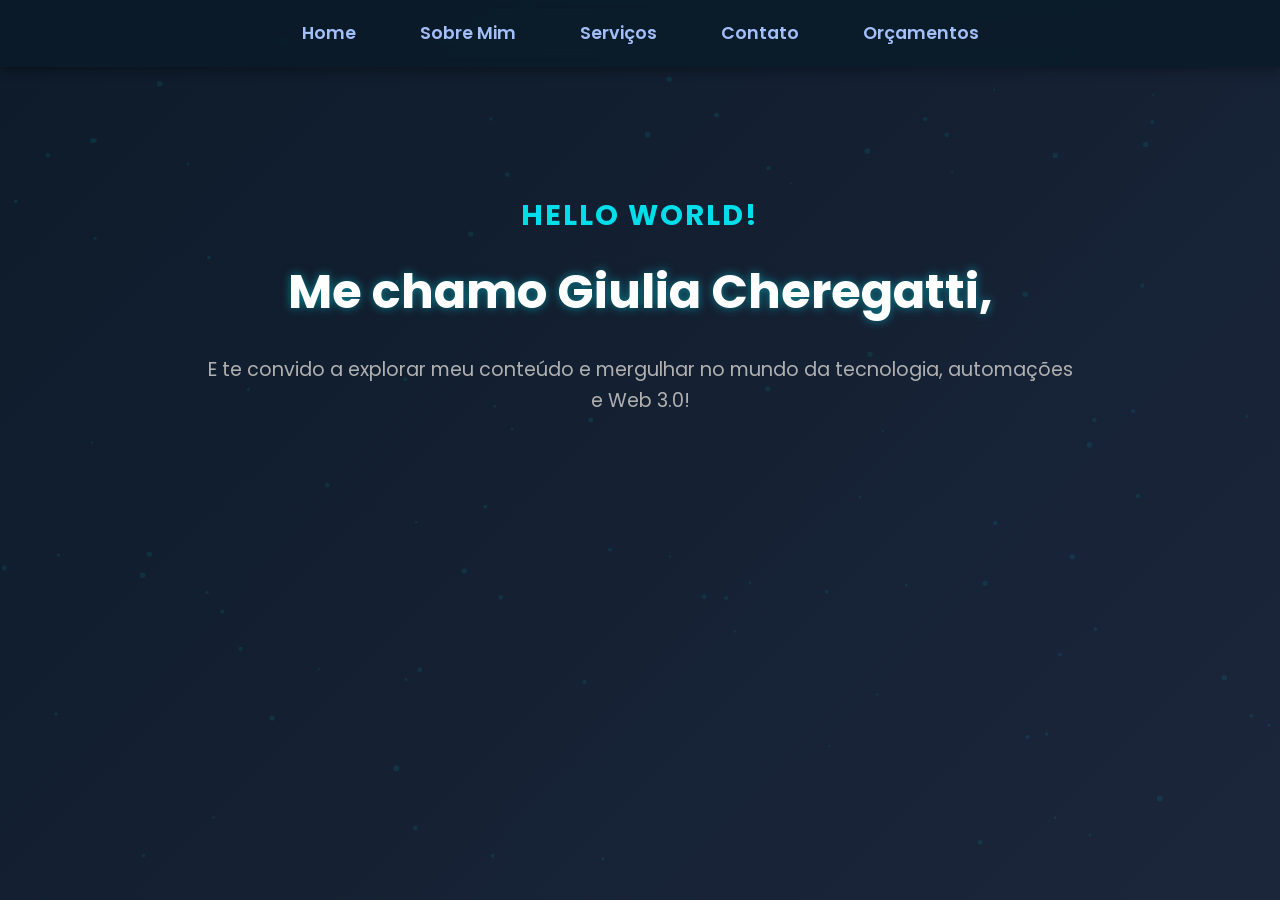
==== index.html @ 4a19b131 "Primeiro commit | Versão 1.0.0" ====
<!DOCTYPE html>
<html lang="pt-BR">
<head>
    <meta charset="UTF-8">
    <meta name="viewport" content="width=device-width, initial-scale=1.0">
    <title>Giulia Dev</title>
    <link rel="stylesheet" href="style.css">
    <link href="https://fonts.googleapis.com/css2?family=Poppins:wght@400;600;700&display=swap" rel="stylesheet">
</head>
<body>
    <header>
        <nav>
            <ul>
                <li><a href="index.html">Home</a></li>
                <li><a href="sobremim.html">Sobre Mim</a></li>
                <li><a href="servicos.html">Serviços</a></li>
                <li><a href="contatos.html">Contato</a></li>
                <li><a href="orcamentos.html">Orçamentos</a></li>
            </ul>
        </nav>
    </header>

    <main>
        <section class="txtInicio">
            <h3>Hello World!</h3>
            <h1>Me chamo Giulia Cheregatti,</h1>
            <p>E te convido a explorar meu conteúdo e mergulhar no mundo da tecnologia, automações e Web 3.0!</p>
        </section>
    </main>

    <script src="script.js"></script>
</body>
</html>
---- style.css ----
/* Reset básico */
* {
    margin: 0;
    padding: 0;
    box-sizing: border-box;
}

/* Estilização geral do corpo */
body {
    font-family: 'Poppins', sans-serif;
    background: linear-gradient(135deg, #0d1b2a 0%, #1b263b 100%);
    color: #e0e0e0;
    line-height: 1.6;
    overflow-x: hidden;
    position: relative;
}

/* Fundo de partículas (canvas para o efeito) */
#particles {
    position: fixed;
    top: 0;
    left: 0;
    width: 100%;
    height: 100%;
    z-index: -1;
    opacity: 0.2;
}

/* Header e navegação */
header {
    background: rgba(10, 27, 42, 0.9);
    backdrop-filter: blur(10px);
    position: fixed;
    width: 100%;
    top: 0;
    z-index: 1000;
    box-shadow: 0 4px 10px rgba(0, 0, 0, 0.3);
}

nav ul {
    display: flex;
    justify-content: center;
    list-style: none;
    padding: 1.2rem 0;
}

nav ul li {
    margin: 0 2rem;
}

nav ul li a {
    color: #a3bffa;
    text-decoration: none;
    font-weight: 600;
    font-size: 1.1rem;
    position: relative;
    transition: color 0.3s ease;
}

nav ul li a::after {
    content: '';
    position: absolute;
    width: 0;
    height: 2px;
    background: #00ddeb;
    bottom: -5px;
    left: 0;
    transition: width 0.3s ease;
}

nav ul li a:hover {
    color: #00ddeb;
}

nav ul li a:hover::after {
    width: 100%;
}

/* Seção principal */
main {
    margin-top: 80px;
    padding: 3rem 1rem;
    min-height: calc(100vh - 80px);
}

.txtInicio {
    max-width: 900px;
    margin: 0 auto;
    text-align: center;
    padding: 4rem 1rem;
    opacity: 0;
    transform: translateY(50px);
    transition: opacity 0.8s ease, transform 0.8s ease;
}

.txtInicio.visible {
    opacity: 1;
    transform: translateY(0);
}

.txtInicio h1 {
    font-size: 3rem;
    color: #fff;
    margin-bottom: 1.5rem;
    text-shadow: 0 0 10px rgba(0, 221, 235, 0.5);
}

.txtInicio h3 {
    color: #00ddeb;
    font-size: 1.8rem;
    margin-bottom: 1rem;
    text-transform: uppercase;
    letter-spacing: 2px;
}

.txtInicio p {
    font-size: 1.2rem;
    color: #b0b0b0;
    margin-bottom: 1rem;
}

/* Seção de habilidades (sobremim.html) */
.habilidades {
    max-width: 900px;
    margin: 2rem auto;
    padding: 2rem;
    opacity: 0;
    transform: translateY(50px);
    transition: opacity 0.8s ease, transform 0.8s ease;
}

.habilidades.visible {
    opacity: 1;
    transform: translateY(0);
}

.habilidades h1 {
    font-size: 2.5rem;
    color: #fff;
    text-align: center;
    margin-bottom: 1.5rem;
    text-shadow: 0 0 10px rgba(0, 221, 235, 0.5);
}

.habilidades ul {
    list-style: none;
    padding: 0;
}

.habilidades ul li {
    background: rgba(255, 255, 255, 0.1);
    padding: 1rem;
    margin: 0.5rem 0;
    border-radius: 8px;
    font-size: 1.1rem;
    transition: transform 0.3s ease, box-shadow 0.3s ease;
}

.habilidades ul li:hover {
    transform: translateX(10px);
    box-shadow: 0 0 15px rgba(0, 221, 235, 0.3);
}

/* Seção de serviços (servicos.html) */
.services-grid {
    max-width: 1200px;
    margin: 2rem auto;
    display: grid;
    grid-template-columns: repeat(auto-fit, minmax(250px, 1fr));
    gap: 2rem;
    padding: 2rem;
}

.service-card {
    background: rgba(255, 255, 255, 0.1);
    padding: 2rem;
    border-radius: 12px;
    text-align: center;
    transition: transform 0.3s ease, box-shadow 0.3s ease;
    opacity: 0;
    transform: translateY(50px);
    transition: opacity 0.8s ease, transform 0.8s ease;
}

.service-card.visible {
    opacity: 1;
    transform: translateY(0);
}

.service-card h3 {
    color: #00ddeb;
    font-size: 1.5rem;
    margin-bottom: 1rem;
}

.service-card p {
    color: #b0b0b0;
    font-size: 1rem;
}

.service-card:hover {
    transform: translateY(-10px);
    box-shadow: 0 0 20px rgba(0, 221, 235, 0.4);
}

/* Seções de contatos e redes sociais (contatos.html) */
.contatos, .redes-sociais {
    max-width: 900px;
    margin: 2rem auto;
    padding: 2rem;
    opacity: 0;
    transform: translateY(50px);
    transition: opacity 0.8s ease, transform 0.8s ease;
}

.contatos.visible, .redes-sociais.visible {
    opacity: 1;
    transform: translateY(0);
}

.contatos h2, .redes-sociais h2 {
    font-size: 2rem;
    color: #fff;
    text-align: center;
    margin-bottom: 1.5rem;
    text-shadow: 0 0 10px rgba(0, 221, 235, 0.5);
}

.contatos p, .redes-sociais p {
    font-size: 1.1rem;
    color: #b0b0b0;
    text-align: center;
}

.contatos a, .redes-sociais a {
    color: #00ddeb;
    text-decoration: none;
    font-weight: 600;
    transition: color 0.3s ease;
}

.contatos a:hover, .redes-sociais a:hover {
    color: #fff;
    text-shadow: 0 0 5px #00ddeb;
}

.redes-sociais ul {
    list-style: none;
    padding: 0;
    display: flex;
    justify-content: center;
    gap: 1.5rem;
}

.redes-sociais ul li {
    font-size: 1.1rem;
}

/* Formulário de orçamento (orcamentos.html) */
.formulario-orcamento {
    max-width: 900px;
    margin: 2rem auto;
    padding: 2rem;
    opacity: 0;
    transform: translateY(50px);
    transition: opacity 0.8s ease, transform 0.8s ease;
}

.formulario-orcamento.visible {
    opacity: 1;
    transform: translateY(0);
}

.formulario-orcamento h2 {
    font-size: 2rem;
    color: #fff;
    text-align: center;
    margin-bottom: 1.5rem;
    text-shadow: 0 0 10px rgba(0, 221, 235, 0.5);
}

.formulario-orcamento form {
    display: flex;
    flex-direction: column;
    gap: 1rem;
    background: rgba(255, 255, 255, 0.1);
    padding: 2rem;
    border-radius: 12px;
}

.formulario-orcamento label {
    font-size: 1.1rem;
    color: #a3bffa;
}

.formulario-orcamento input,
.formulario-orcamento select,
.formulario-orcamento textarea {
    padding: 0.8rem;
    border: none;
    border-radius: 8px;
    background: rgba(255, 255, 255, 0.15);
    color: #fff;
    font-size: 1rem;
    transition: background 0.3s ease;
}

.formulario-orcamento input:focus,
.formulario-orcamento select:focus,
.formulario-orcamento textarea:focus {
    background: rgba(255, 255, 255, 0.25);
    outline: none;
}

.formulario-orcamento textarea {
    resize: vertical;
}

.formulario-orcamento button {
    padding: 0.8rem;
    background: #00ddeb;
    color: #0d1b2a;
    font-weight: 600;
    border: none;
    border-radius: 8px;
    cursor: pointer;
    transition: background 0.3s ease, transform 0.3s ease;
}

.formulario-orcamento button:hover {
    background: #fff;
    transform: translateY(-3px);
}

/* Seção de contato WhatsApp (orcamentos.html) */
.contato-whatsapp {
    max-width: 900px;
    margin: 2rem auto;
    padding: 2rem;
    text-align: center;
    opacity: 0;
    transform: translateY(50px);
    transition: opacity 0.8s ease, transform 0.8s ease;
}

.contato-whatsapp.visible {
    opacity: 1;
    transform: translateY(0);
}

.contato-whatsapp h2 {
    font-size: 2rem;
    color: #fff;
    margin-bottom: 1.5rem;
    text-shadow: 0 0 10px rgba(0, 221, 235, 0.5);
}

.contato-whatsapp p {
    font-size: 1.1rem;
    color: #b0b0b0;
    margin-bottom: 1.5rem;
}

.contato-whatsapp .whatsapp-button {
    display: inline-block;
    padding: 0.8rem 1.5rem;
    background: #00ddeb;
    color: #0d1b2a;
    font-weight: 600;
    text-decoration: none;
    border-radius: 8px;
    transition: background 0.3s ease, transform 0.3s ease, box-shadow 0.3s ease;
}

.contato-whatsapp .whatsapp-button:hover {
    background: #fff;
    transform: translateY(-3px);
    box-shadow: 0 0 15px rgba(0, 221, 235, 0.5);
}

/* Menu hambúrguer */
.hamburger {
    display: none;
    font-size: 1.8rem;
    background: none;
    border: none;
    color: #a3bffa;
    cursor: pointer;
    position: absolute;
    top: 1.2rem;
    right: 1.5rem;
    transition: color 0.3s ease;
}

.hamburger:hover {
    color: #00ddeb;
}

@media (max-width: 768px) {
    nav ul {
        display: none;
        flex-direction: column;
        background: rgba(10, 27, 42, 0.95);
        position: absolute;
        top: 70px;
        left: 0;
        width: 100%;
        padding: 1.5rem 0;
        box-shadow: 0 4px 10px rgba(0, 0, 0, 0.3);
    }

    nav ul.active {
        display: flex;
    }

    nav ul li {
        margin: 0.8rem 0;
        text-align: center;
    }

    .txtInicio h1 {
        font-size: 2.2rem;
    }

    .txtInicio p {
        font-size: 1rem;
    }

    .habilidades h1, .services-grid h3, .contatos h2, .redes-sociais h2, .formulario-orcamento h2, .contato-whatsapp h2 {
        font-size: 1.8rem;
    }

    .services-grid {
        grid-template-columns: 1fr;
    }

    .hamburger {
        display: block;
    }
}
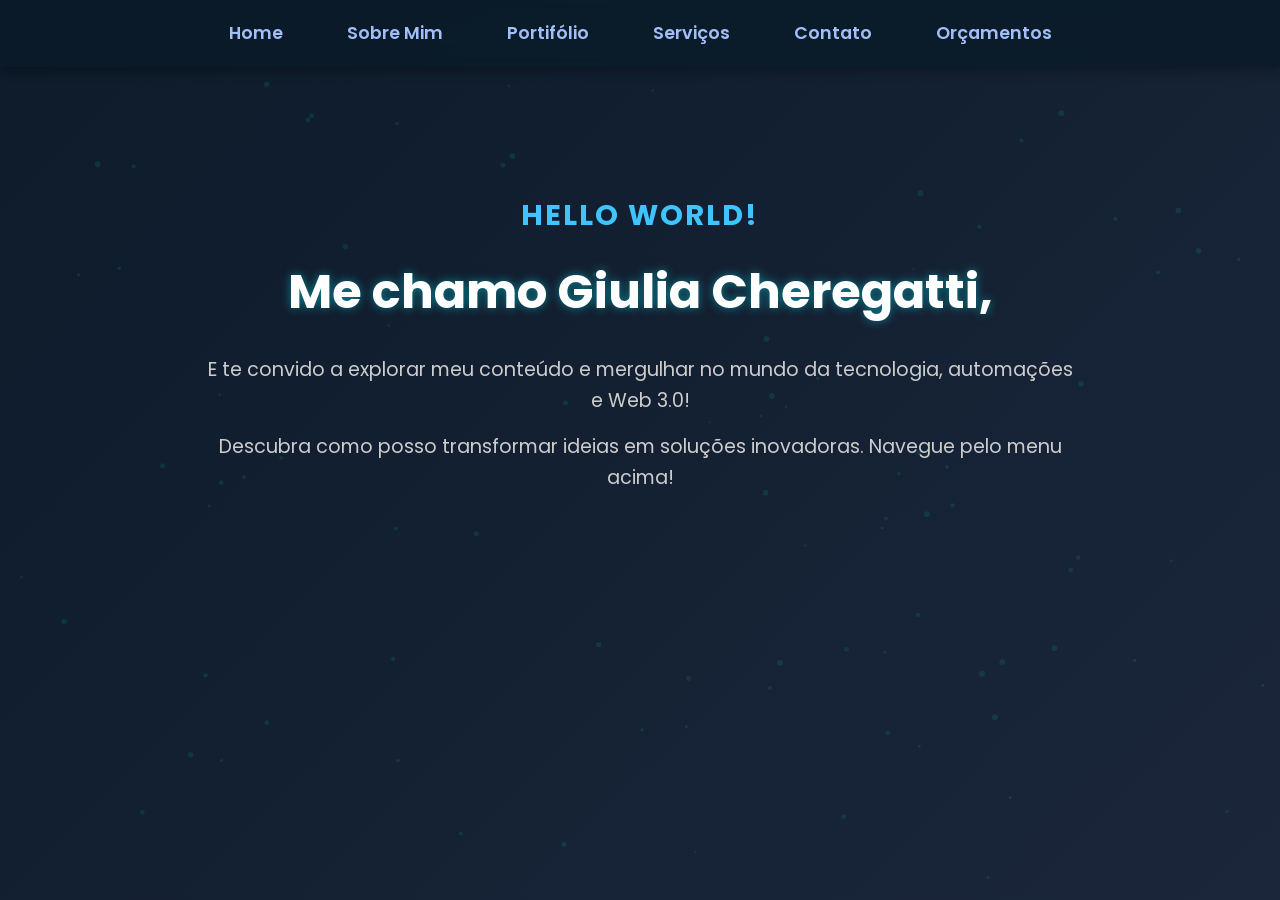
==== commit dcc273e0: "Adicionadas páginas de portfólio e serviços com filtro dinâmico, animações ao rolar, efeito de partí" ====
--- a/index.html
+++ b/index.html
@@ -3,28 +3,37 @@
 <head>
     <meta charset="UTF-8">
     <meta name="viewport" content="width=device-width, initial-scale=1.0">
+    <meta name="description" content="Giulia Dev - Desenvolvedora Full Stack especializada em automações, Web 3.0, e soluções digitais modernas.">
+    <meta name="keywords" content="desenvolvimento web, automações, Web 3.0, DApps, full stack, React, Node.js">
+    <meta name="author" content="Giulia Cheregatti">
     <title>Giulia Dev</title>
     <link rel="stylesheet" href="style.css">
     <link href="https://fonts.googleapis.com/css2?family=Poppins:wght@400;600;700&display=swap" rel="stylesheet">
+    <link rel="stylesheet" href="https://cdnjs.cloudflare.com/ajax/libs/font-awesome/6.4.2/css/all.min.css">
+    <link rel="icon" href="favicon.ico" type="image/x-icon">
 </head>
 <body>
     <header>
-        <nav>
+        <nav aria-label="Menu principal">
             <ul>
                 <li><a href="index.html">Home</a></li>
                 <li><a href="sobremim.html">Sobre Mim</a></li>
+                <li><a href="portifolio.html">Portifólio</a></li>
                 <li><a href="servicos.html">Serviços</a></li>
                 <li><a href="contatos.html">Contato</a></li>
                 <li><a href="orcamentos.html">Orçamentos</a></li>
             </ul>
+            <button class="hamburger" aria-label="Abrir menu de navegação">☰</button>
         </nav>
     </header>
 
     <main>
-        <section class="txtInicio">
+        <section class="txtInicio" itemscope itemtype="https://schema.org/Person">
+            <meta itemprop="name" content="Giulia Cheregatti">
             <h3>Hello World!</h3>
             <h1>Me chamo Giulia Cheregatti,</h1>
             <p>E te convido a explorar meu conteúdo e mergulhar no mundo da tecnologia, automações e Web 3.0!</p>
+            <p>Descubra como posso transformar ideias em soluções inovadoras. Navegue pelo menu acima!</p>
         </section>
     </main>
 
--- a/style.css
+++ b/style.css
@@ -15,7 +15,7 @@
     position: relative;
 }
 
-/* Fundo de partículas (canvas para o efeito) */
+/* Fundo de partículas */
 #particles {
     position: fixed;
     top: 0;
@@ -57,22 +57,22 @@
     transition: color 0.3s ease;
 }
 
+nav ul li a:hover, nav ul li a:focus {
+    color: #40c4ff;
+}
+
 nav ul li a::after {
     content: '';
     position: absolute;
     width: 0;
     height: 2px;
-    background: #00ddeb;
+    background: #40c4ff;
     bottom: -5px;
     left: 0;
     transition: width 0.3s ease;
 }
 
-nav ul li a:hover {
-    color: #00ddeb;
-}
-
-nav ul li a:hover::after {
+nav ul li a:hover::after, nav ul li a:focus::after {
     width: 100%;
 }
 
@@ -98,28 +98,148 @@
     transform: translateY(0);
 }
 
-.txtInicio h1 {
-    font-size: 3rem;
-    color: #fff;
-    margin-bottom: 1.5rem;
-    text-shadow: 0 0 10px rgba(0, 221, 235, 0.5);
-}
-
 .txtInicio h3 {
-    color: #00ddeb;
+    color: #40c4ff;
     font-size: 1.8rem;
     margin-bottom: 1rem;
     text-transform: uppercase;
     letter-spacing: 2px;
 }
 
+.txtInicio h1 {
+    font-size: 3rem;
+    color: #fff;
+    margin-bottom: 1.5rem;
+    text-shadow: 0 0 10px rgba(0, 221, 235, 0.5);
+}
+
 .txtInicio p {
     font-size: 1.2rem;
-    color: #b0b0b0;
+    color: #cccccc;
     margin-bottom: 1rem;
 }
 
-/* Seção de habilidades (sobremim.html) */
+/* Filtro de projetos/serviços */
+.filtro-projetos {
+    max-width: 900px;
+    margin: 2rem auto;
+    text-align: center;
+    opacity: 0;
+    transform: translateY(50px);
+    transition: opacity 0.8s ease, transform 0.8s ease;
+}
+
+.filtro-projetos.visible {
+    opacity: 1;
+    transform: translateY(0);
+}
+
+.filtro-projetos h2 {
+    font-size: 1.8rem;
+    color: #40c4ff;
+    margin-bottom: 1rem;
+    text-transform: uppercase;
+    letter-spacing: 2px;
+}
+
+.filtro-projetos select {
+    background: rgba(10, 27, 42, 0.9);
+    color: #a3bffa;
+    border: 1px solid #40c4ff;
+    padding: 0.5rem 1rem;
+    font-size: 1rem;
+    border-radius: 5px;
+    cursor: pointer;
+    transition: background 0.3s ease, color 0.3s ease;
+}
+
+.filtro-projetos select:hover,
+.filtro-projetos select:focus {
+    background: #40c4ff;
+    color: #0d1b2a;
+    outline: none;
+}
+
+/* Seção de projetos e serviços */
+.projetos, .services-grid {
+    max-width: 1200px;
+    margin: 2rem auto;
+    padding: 0 1rem;
+    display: grid;
+    grid-template-columns: repeat(auto-fit, minmax(300px, 1fr));
+    gap: 1rem;
+}
+
+.projetos h2, .services-grid h2 {
+    font-size: 2rem;
+    color: #fff;
+    text-align: center;
+    margin-bottom: 2rem;
+    text-shadow: 0 0 10px rgba(0, 221, 235, 0.5);
+}
+
+.projetos .projeto-card, .services-grid .service-card {
+    background: rgba(10, 27, 42, 0.95);
+    border-radius: 10px;
+    overflow: hidden;
+    margin: 1rem;
+    opacity: 0;
+    transform: translateY(50px);
+    transition: opacity 0.5s ease, transform 0.5s ease, box-shadow 0.3s ease;
+}
+
+.projetos .projeto-card.visible, .services-grid .service-card.visible {
+    opacity: 1;
+    transform: translateY(0);
+}
+
+.projetos .projeto-card:hover, .services-grid .service-card:hover {
+    box-shadow: 0 0 20px rgba(0, 221, 235, 0.5);
+    transform: translateY(-5px);
+}
+
+.projetos .projeto-card img {
+    width: 100%;
+    height: 200px;
+    object-fit: cover;
+}
+
+.projetos .projeto-card h3, .services-grid .service-card h3 {
+    font-size: 1.5rem;
+    color: #40c4ff;
+    margin: 1rem;
+}
+
+.projetos .projeto-card p, .services-grid .service-card p {
+    font-size: 1rem;
+    color: #cccccc;
+    margin: 0 1rem 1rem;
+}
+
+.projetos .projeto-card a {
+    display: inline-block;
+    margin: 0 1rem 1.5rem;
+    padding: 0.5rem 1rem;
+    background: #40c4ff;
+    color: #0d1b2a;
+    text-decoration: none;
+    border-radius: 5px;
+    font-weight: 600;
+    transition: background 0.3s ease, transform 0.3s ease;
+}
+
+.projetos .projeto-card a:hover {
+    background: #a3bffa;
+    transform: scale(1.05);
+}
+
+.services-grid .service-card i {
+    font-size: 2rem;
+    color: #40c4ff;
+    margin: 1rem;
+}
+
+/* Seção de habilidades */
 .habilidades {
     max-width: 900px;
     margin: 2rem auto;
@@ -139,7 +259,7 @@
     color: #fff;
     text-align: center;
     margin-bottom: 1.5rem;
-    text-shadow: 0 0 10px rgba(0, 221, 235, 0.5);
+    text-shadow: 0 0 10px rgba(0, 221, 235, 0.25);
 }
 
 .habilidades ul {
@@ -156,54 +276,17 @@
     transition: transform 0.3s ease, box-shadow 0.3s ease;
 }
 
-.habilidades ul li:hover {
+.habilidades ul li i {
+    margin-right: 0.5rem;
+    color: #40c4ff;
+}
+
+.habilidades ul li:hover, .habilidades ul li:focus {
     transform: translateX(10px);
     box-shadow: 0 0 15px rgba(0, 221, 235, 0.3);
 }
 
-/* Seção de serviços (servicos.html) */
-.services-grid {
-    max-width: 1200px;
-    margin: 2rem auto;
-    display: grid;
-    grid-template-columns: repeat(auto-fit, minmax(250px, 1fr));
-    gap: 2rem;
-    padding: 2rem;
-}
-
-.service-card {
-    background: rgba(255, 255, 255, 0.1);
-    padding: 2rem;
-    border-radius: 12px;
-    text-align: center;
-    transition: transform 0.3s ease, box-shadow 0.3s ease;
-    opacity: 0;
-    transform: translateY(50px);
-    transition: opacity 0.8s ease, transform 0.8s ease;
-}
-
-.service-card.visible {
-    opacity: 1;
-    transform: translateY(0);
-}
-
-.service-card h3 {
-    color: #00ddeb;
-    font-size: 1.5rem;
-    margin-bottom: 1rem;
-}
-
-.service-card p {
-    color: #b0b0b0;
-    font-size: 1rem;
-}
-
-.service-card:hover {
-    transform: translateY(-10px);
-    box-shadow: 0 0 20px rgba(0, 221, 235, 0.4);
-}
-
-/* Seções de contatos e redes sociais (contatos.html) */
+/* Seções de contatos e redes sociais */
 .contatos, .redes-sociais {
     max-width: 900px;
     margin: 2rem auto;
@@ -223,25 +306,25 @@
     color: #fff;
     text-align: center;
     margin-bottom: 1.5rem;
-    text-shadow: 0 0 10px rgba(0, 221, 235, 0.5);
+    text-shadow: 0 0 10px rgba(0, 255, 235, 0.5);
 }
 
 .contatos p, .redes-sociais p {
     font-size: 1.1rem;
-    color: #b0b0b0;
+    color: #cccccc;
     text-align: center;
 }
 
 .contatos a, .redes-sociais a {
-    color: #00ddeb;
+    color: #40c4ff;
     text-decoration: none;
     font-weight: 600;
     transition: color 0.3s ease;
 }
 
-.contatos a:hover, .redes-sociais a:hover {
-    color: #fff;
-    text-shadow: 0 0 5px #00ddeb;
+.contatos a:hover, .contatos a:focus, .redes-sociais a:hover, .redes-sociais a:focus {
+    color: #fff;
+    text-shadow: 0 0 5px #40c4ff;
 }
 
 .redes-sociais ul {
@@ -256,7 +339,11 @@
     font-size: 1.1rem;
 }
 
-/* Formulário de orçamento (orcamentos.html) */
+.redes-sociais ul li i {
+    margin-right: 0.5rem;
+}
+
+/* Formulário de orçamento */
 .formulario-orcamento {
     max-width: 900px;
     margin: 2rem auto;
@@ -276,7 +363,7 @@
     color: #fff;
     text-align: center;
     margin-bottom: 1.5rem;
-    text-shadow: 0 0 10px rgba(0, 221, 235, 0.5);
+    text-shadow: 0 0 10px rgba(0, 255, 235, 0.5);
 }
 
 .formulario-orcamento form {
@@ -298,7 +385,7 @@
 .formulario-orcamento textarea {
     padding: 0.8rem;
     border: none;
-    border-radius: 8px;
+    border-radius: 2px;
     background: rgba(255, 255, 255, 0.15);
     color: #fff;
     font-size: 1rem;
@@ -309,7 +396,7 @@
 .formulario-orcamento select:focus,
 .formulario-orcamento textarea:focus {
     background: rgba(255, 255, 255, 0.25);
-    outline: none;
+    outline: 2px solid #40c4ff;
 }
 
 .formulario-orcamento textarea {
@@ -318,21 +405,46 @@
 
 .formulario-orcamento button {
     padding: 0.8rem;
-    background: #00ddeb;
+    background: #40c4ff;
     color: #0d1b2a;
     font-weight: 600;
     border: none;
     border-radius: 8px;
     cursor: pointer;
-    transition: background 0.3s ease, transform 0.3s ease;
-}
-
-.formulario-orcamento button:hover {
+    transition: all 0.3s ease;
+}
+
+.formulario-orcamento button:hover, .formulario-orcamento button:focus {
     background: #fff;
     transform: translateY(-3px);
 }
 
-/* Seção de contato WhatsApp (orcamentos.html) */
+.form-feedback {
+    margin-top: 1rem;
+    text-align: center;
+    font-size: 1rem;
+    color: #40c4ff;
+    display: none;
+}
+
+.form-feedback.success {
+    color: #00ff00;
+    display: block;
+}
+
+.form-feedback.error {
+    color: #ff3333;
+    display: block;
+}
+
+.error-message {
+    color: #ff3333;
+    font-size: 0.9rem;
+    display: none;
+    margin-top: 0.2rem;
+}
+
+/* Seção de contato WhatsApp */
 .contato-whatsapp {
     max-width: 900px;
     margin: 2rem auto;
@@ -352,30 +464,34 @@
     font-size: 2rem;
     color: #fff;
     margin-bottom: 1.5rem;
-    text-shadow: 0 0 10px rgba(0, 221, 235, 0.5);
+    text-shadow: 0 0 10px rgba(0, 255, 235, 0.5);
 }
 
 .contato-whatsapp p {
     font-size: 1.1rem;
-    color: #b0b0b0;
+    color: #cccccc;
     margin-bottom: 1.5rem;
 }
 
 .contato-whatsapp .whatsapp-button {
     display: inline-block;
     padding: 0.8rem 1.5rem;
-    background: #00ddeb;
+    background: #40c4ff;
     color: #0d1b2a;
     font-weight: 600;
     text-decoration: none;
     border-radius: 8px;
-    transition: background 0.3s ease, transform 0.3s ease, box-shadow 0.3s ease;
-}
-
-.contato-whatsapp .whatsapp-button:hover {
+    transition: all 0.3s ease;
+}
+
+.contato-whatsapp .whatsapp-button i {
+    margin-right: 0.5rem;
+}
+
+.contato-whatsapp .whatsapp-button:hover, .contato-whatsapp .whatsapp-button:focus {
     background: #fff;
     transform: translateY(-3px);
-    box-shadow: 0 0 15px rgba(0, 221, 235, 0.5);
+    box-shadow: 0 0 15px rgba(0, 255, 235, 0.4);
 }
 
 /* Menu hambúrguer */
@@ -392,20 +508,20 @@
     transition: color 0.3s ease;
 }
 
-.hamburger:hover {
-    color: #00ddeb;
+.hamburger:hover, .hamburger:focus {
+    color: #40c4ff;
 }
 
 @media (max-width: 768px) {
     nav ul {
         display: none;
         flex-direction: column;
-        background: rgba(10, 27, 42, 0.95);
+        background: rgba(255, 255, 255, 0.1);
         position: absolute;
         top: 70px;
         left: 0;
         width: 100%;
-        padding: 1.5rem 0;
+        padding: 0.5rem 0;
         box-shadow: 0 4px 10px rgba(0, 0, 0, 0.3);
     }
 
@@ -426,11 +542,16 @@
         font-size: 1rem;
     }
 
-    .habilidades h1, .services-grid h3, .contatos h2, .redes-sociais h2, .formulario-orcamento h2, .contato-whatsapp h2 {
+    .filtro-projetos select {
+        width: 100%;
+        max-width: 300px;
+    }
+
+    .habilidades h1, .services-grid h3, .contatos h2, .redes-sociais h2, .formulario-orcamento h2, .contato-whatsapp h2, .projetos h2 {
         font-size: 1.8rem;
     }
 
-    .services-grid {
+    .projetos, .services-grid {
         grid-template-columns: 1fr;
     }
 
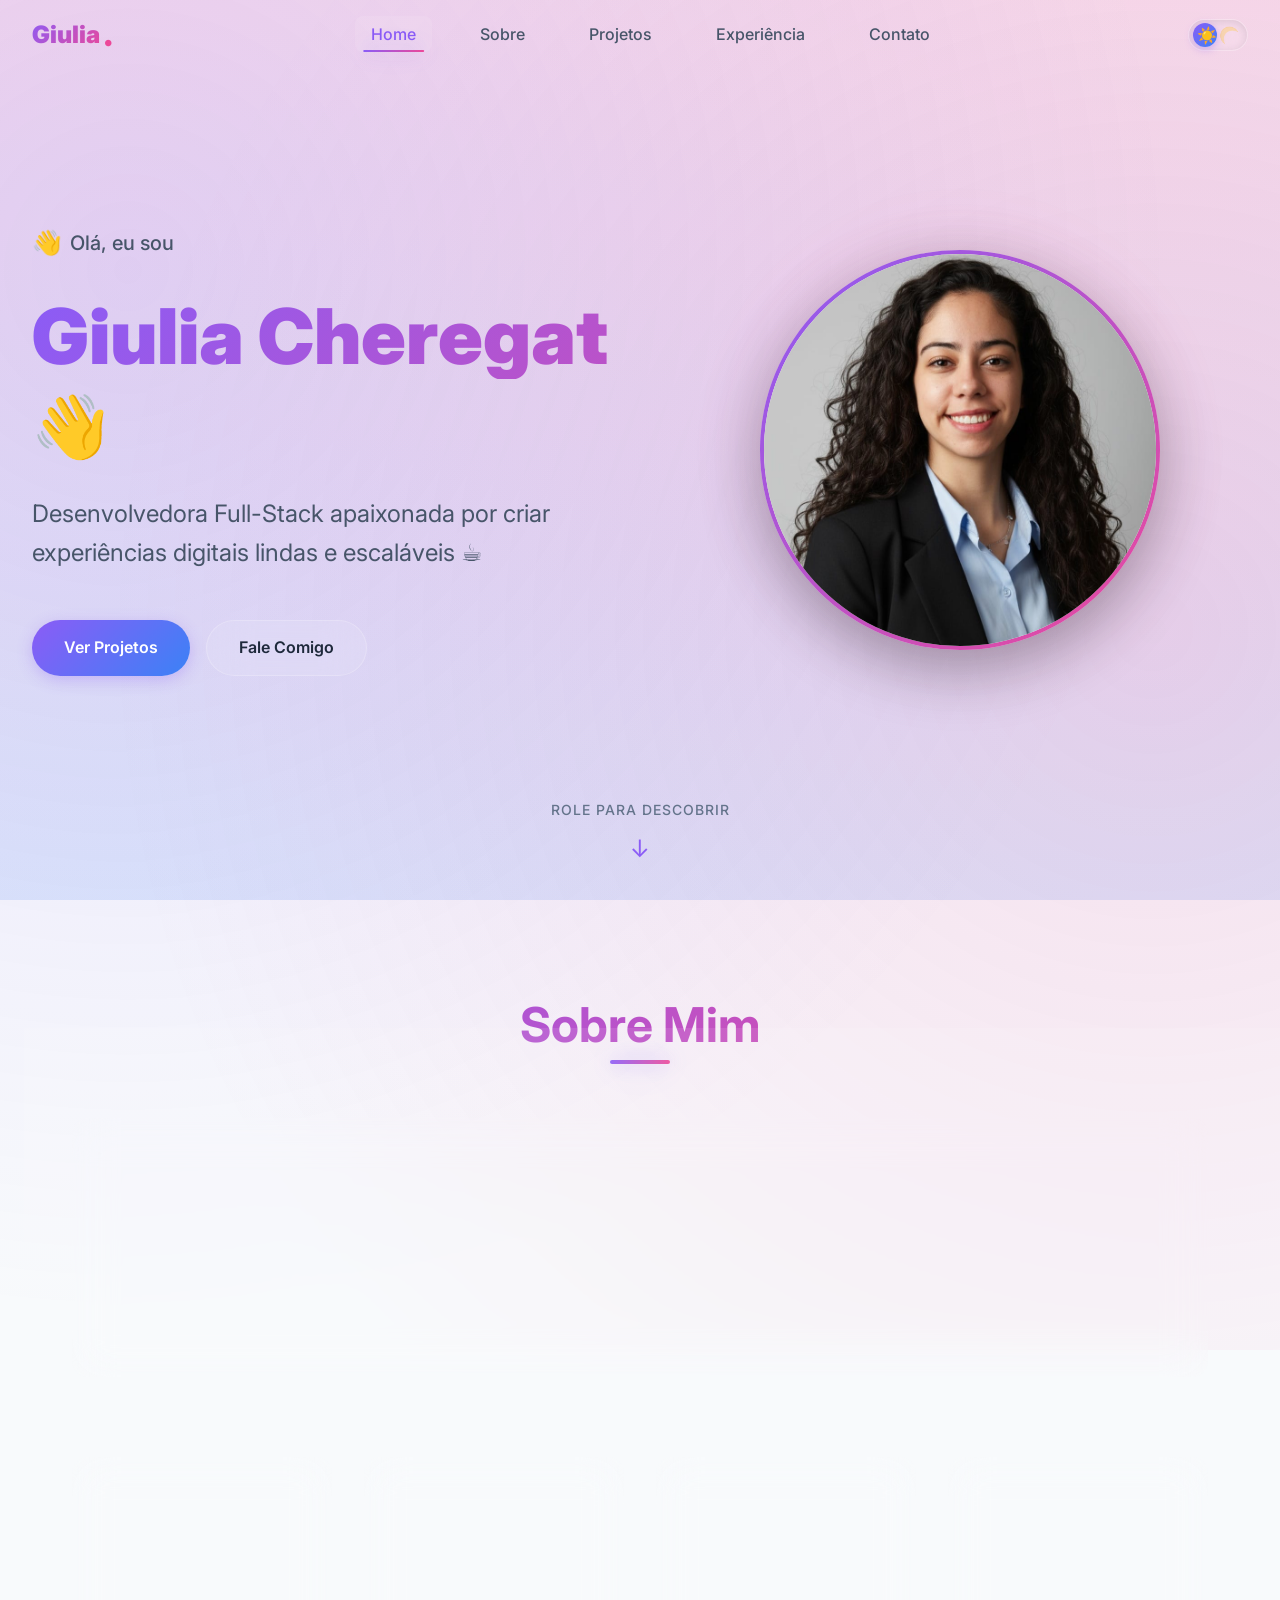
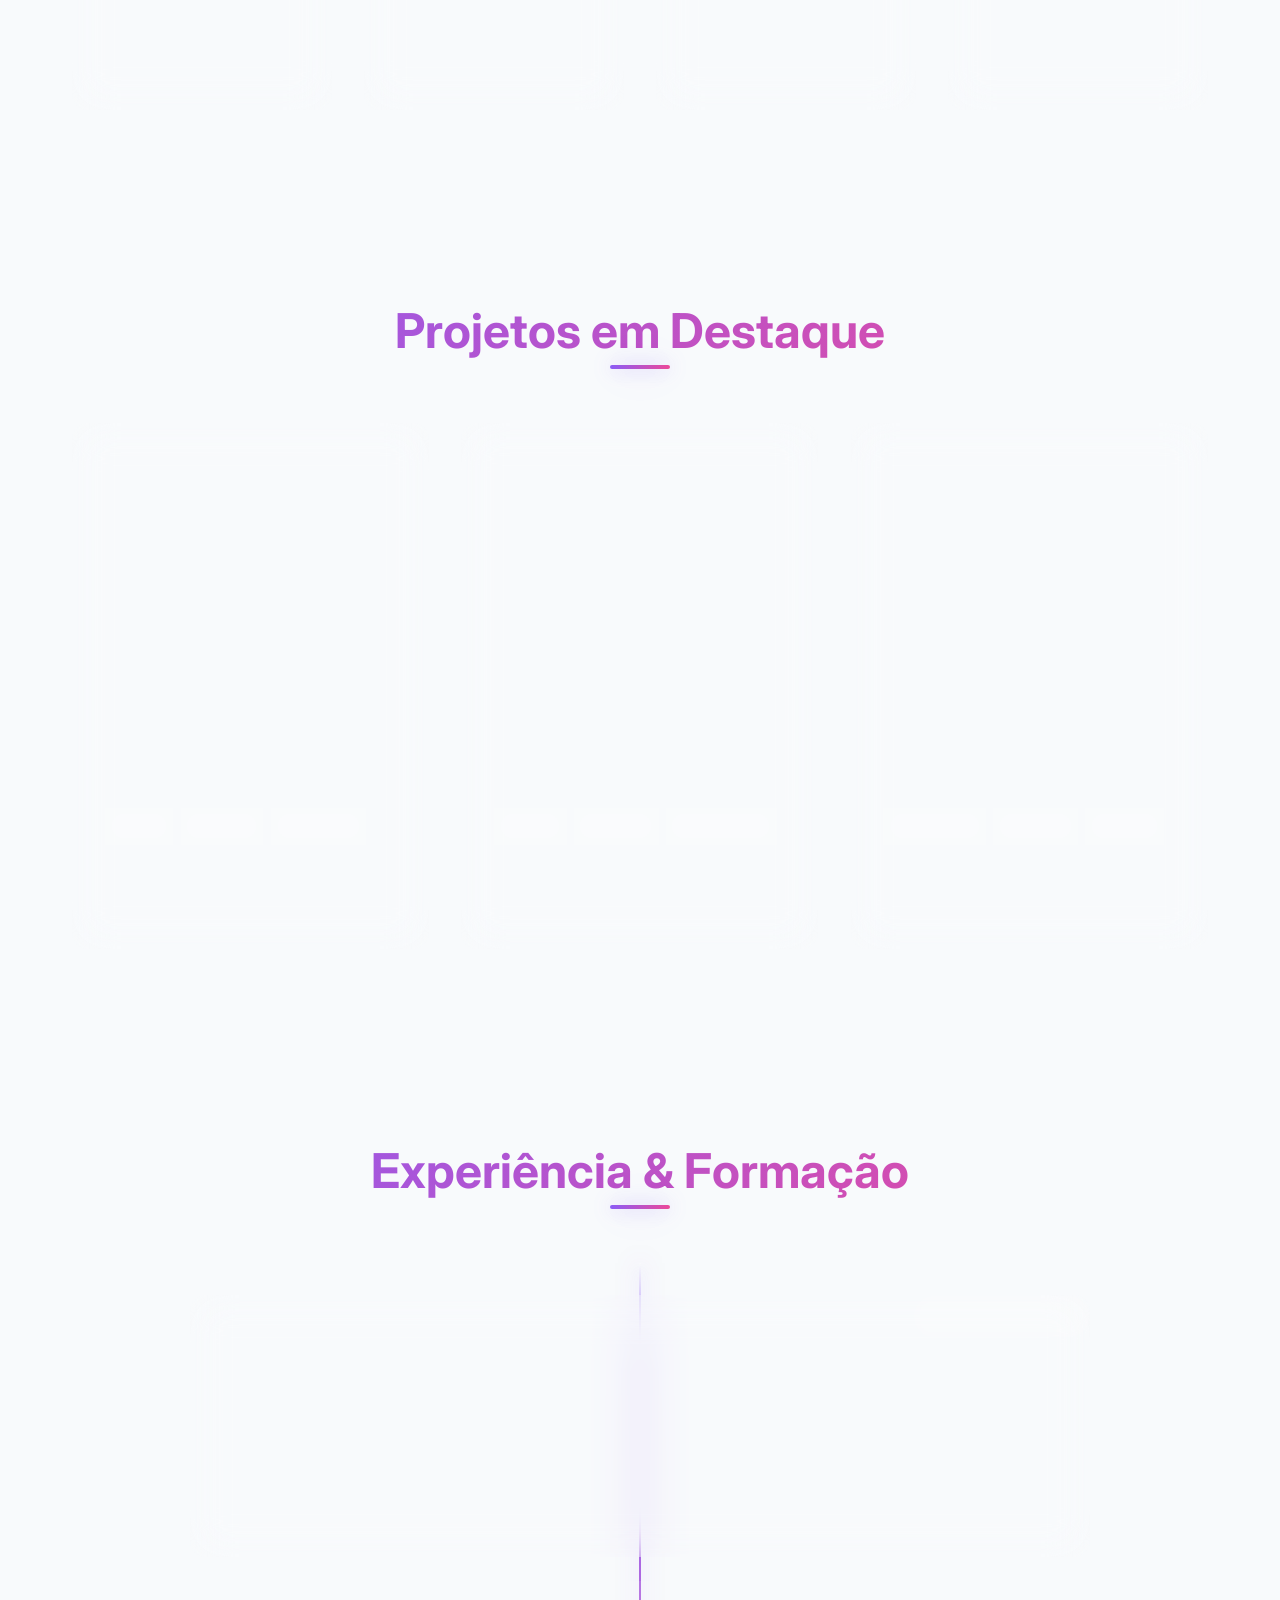
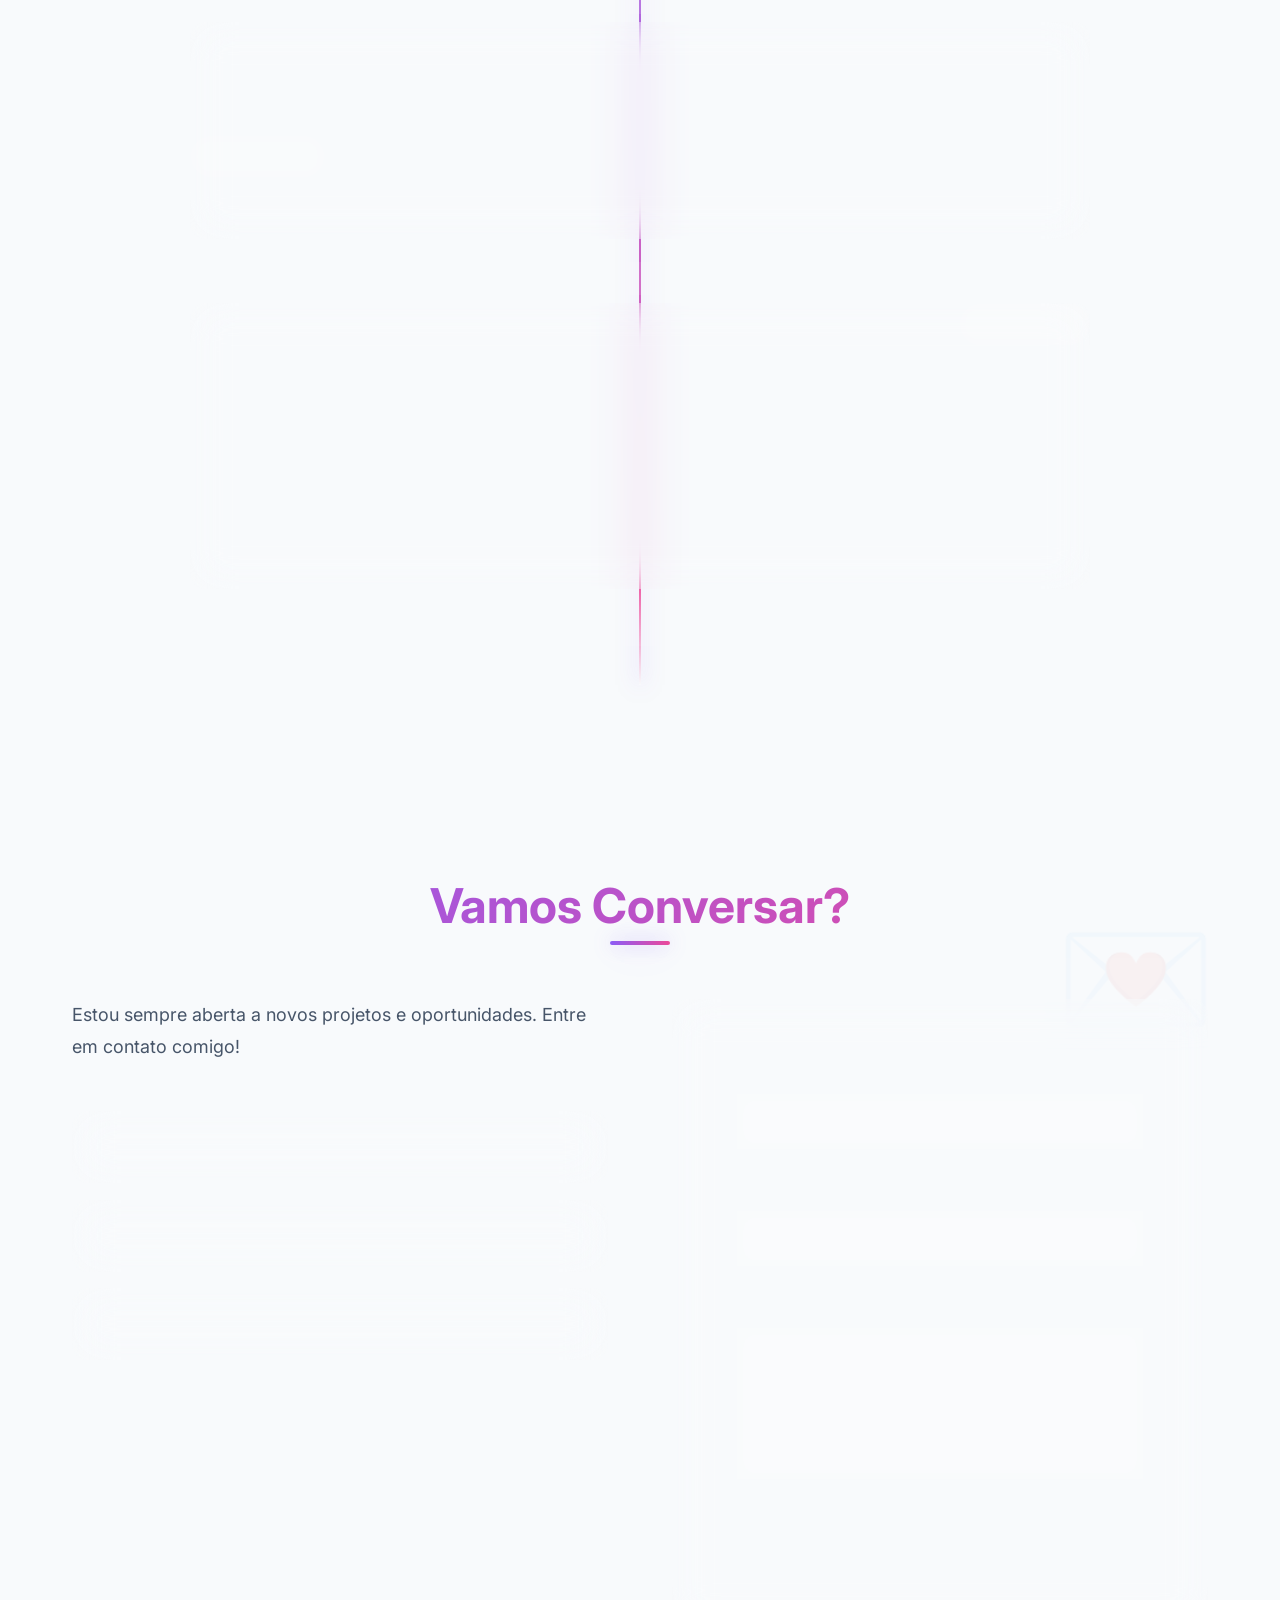
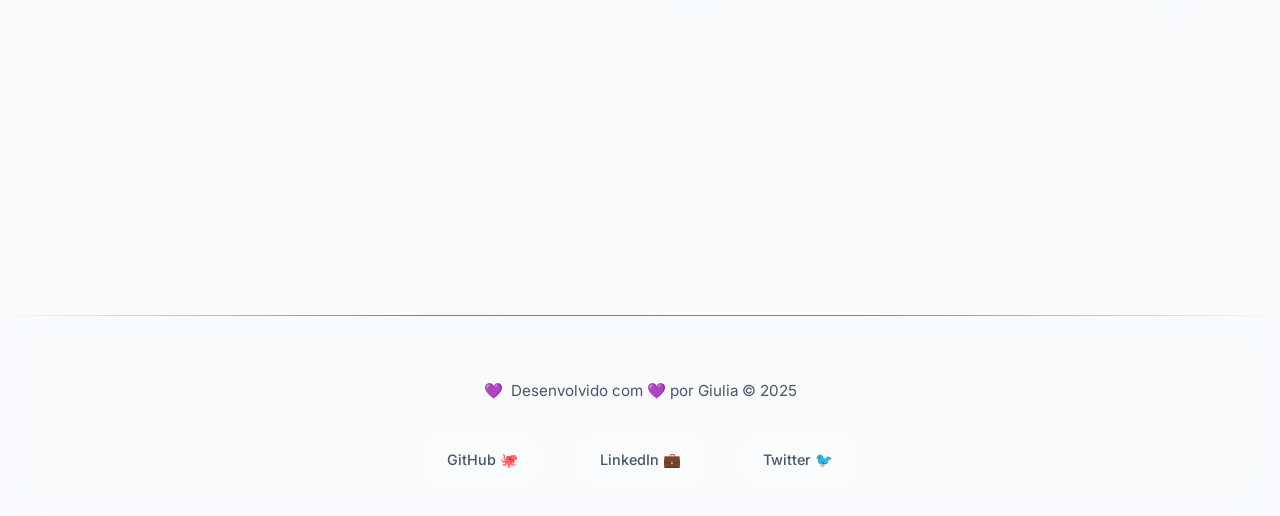
==== commit 8c26469e: "Site Base" ====
--- a/index.html
+++ b/index.html
@@ -3,40 +3,358 @@
 <head>
     <meta charset="UTF-8">
     <meta name="viewport" content="width=device-width, initial-scale=1.0">
-    <meta name="description" content="Giulia Dev - Desenvolvedora Full Stack especializada em automações, Web 3.0, e soluções digitais modernas.">
-    <meta name="keywords" content="desenvolvimento web, automações, Web 3.0, DApps, full stack, React, Node.js">
-    <meta name="author" content="Giulia Cheregatti">
-    <title>Giulia Dev</title>
-    <link rel="stylesheet" href="style.css">
-    <link href="https://fonts.googleapis.com/css2?family=Poppins:wght@400;600;700&display=swap" rel="stylesheet">
-    <link rel="stylesheet" href="https://cdnjs.cloudflare.com/ajax/libs/font-awesome/6.4.2/css/all.min.css">
-    <link rel="icon" href="favicon.ico" type="image/x-icon">
+
+    <!-- Meta Tags SEO -->
+    <meta name="description" content="Giulia - Desenvolvedora Full-Stack brasileira apaixonada por criar experiências digitais lindas e escaláveis. Portfólio com projetos em JavaScript, Node.js, React e mais.">
+    <meta name="keywords" content="desenvolvedor full-stack, portfolio, javascript, node.js, react, web developer, brasil">
+    <meta name="author" content="Giulia">
+    <meta name="robots" content="index, follow">
+
+    <!-- Open Graph / Facebook -->
+    <meta property="og:type" content="website">
+    <meta property="og:url" content="https://giulia.dev/">
+    <meta property="og:title" content="Giulia - Desenvolvedora Full-Stack">
+    <meta property="og:description" content="Desenvolvedora Full-Stack apaixonada por criar experiências digitais lindas e escaláveis ☕">
+    <meta property="og:image" content="https://giulia.dev/og-image.jpg">
+
+    <!-- Twitter -->
+    <meta property="twitter:card" content="summary_large_image">
+    <meta property="twitter:url" content="https://giulia.dev/">
+    <meta property="twitter:title" content="Giulia - Desenvolvedora Full-Stack">
+    <meta property="twitter:description" content="Desenvolvedora Full-Stack apaixonada por criar experiências digitais lindas e escaláveis ☕">
+    <meta property="twitter:image" content="https://giulia.dev/og-image.jpg">
+
+    <!-- Theme Color (adapta com dark mode via JS depois) -->
+    <meta name="theme-color" content="#8b5cf6">
+
+    <!-- Favicon (você pode substituir por seus próprios depois) -->
+    <link rel="icon" type="image/svg+xml" href="data:image/svg+xml,<svg xmlns='http://www.w3.org/2000/svg' viewBox='0 0 100 100'><text y='.9em' font-size='90'>💜</text></svg>">
+
+    <!-- Google Fonts - Satoshi Alternative (usando Inter que é similar e está no Google Fonts) -->
+    <!-- Nota: Satoshi não está no Google Fonts oficial, então usamos Inter que tem peso variável similar -->
+    <link rel="preconnect" href="https://fonts.googleapis.com">
+    <link rel="preconnect" href="https://fonts.gstatic.com" crossorigin>
+    <link href="https://fonts.googleapis.com/css2?family=Inter:wght@300;400;500;600;700;800;900&display=swap" rel="stylesheet">
+
+    <!-- Three.js via CDN -->
+    <script src="https://cdnjs.cloudflare.com/ajax/libs/three.js/r128/three.min.js" defer></script>
+
+    <!-- CSS Principal (vamos criar na próxima etapa) -->
+    <link rel="stylesheet" href="/assets/css/main.css">
+
+    <!-- JavaScript Principal (vamos criar depois) -->
+    <script type="module" src="assets/js/main.js" defer></script>
+
+    <title>Giulia - Desenvolvedora Full-Stack</title>
 </head>
 <body>
-    <header>
-        <nav aria-label="Menu principal">
-            <ul>
-                <li><a href="index.html">Home</a></li>
-                <li><a href="sobremim.html">Sobre Mim</a></li>
-                <li><a href="portifolio.html">Portifólio</a></li>
-                <li><a href="servicos.html">Serviços</a></li>
-                <li><a href="contatos.html">Contato</a></li>
-                <li><a href="orcamentos.html">Orçamentos</a></li>
+
+    <!-- Container para o elemento 3D (Three.js) - ficará fixo no background -->
+    <div id="canvas-container" aria-hidden="true"></div>
+
+    <!-- Navbar fixa com glassmorphism -->
+    <header class="navbar" id="navbar">
+        <nav class="nav-container">
+            <a href="#home" class="logo">
+                <span class="logo-text">Giulia</span>
+                <span class="logo-dot">.</span>
+            </a>
+
+            <ul class="nav-menu" id="nav-menu">
+                <li><a href="#home" class="nav-link">Home</a></li>
+                <li><a href="#about" class="nav-link">Sobre</a></li>
+                <li><a href="#projects" class="nav-link">Projetos</a></li>
+                <li><a href="#experience" class="nav-link">Experiência</a></li>
+                <li><a href="#contact" class="nav-link">Contato</a></li>
             </ul>
-            <button class="hamburger" aria-label="Abrir menu de navegação">☰</button>
+
+            <!-- Toggle de tema dark/light -->
+            <button class="theme-toggle" id="theme-toggle" aria-label="Alternar tema claro/escuro">
+                <span class="theme-icon sun-icon">☀️</span>
+                <span class="theme-icon moon-icon">🌙</span>
+            </button>
+
+            <!-- Botão hambúrguer para mobile -->
+            <button class="hamburger" id="hamburger" aria-label="Menu mobile">
+                <span class="hamburger-line"></span>
+                <span class="hamburger-line"></span>
+                <span class="hamburger-line"></span>
+            </button>
         </nav>
     </header>
 
+    <!-- Conteúdo Principal -->
     <main>
-        <section class="txtInicio" itemscope itemtype="https://schema.org/Person">
-            <meta itemprop="name" content="Giulia Cheregatti">
-            <h3>Hello World!</h3>
-            <h1>Me chamo Giulia Cheregatti,</h1>
-            <p>E te convido a explorar meu conteúdo e mergulhar no mundo da tecnologia, automações e Web 3.0!</p>
-            <p>Descubra como posso transformar ideias em soluções inovadoras. Navegue pelo menu acima!</p>
-        </section>
+
+        <!-- Hero Section -->
+        <section class="hero" id="home">
+                <div class="hero-container">
+                <div class="hero-content">
+                    <p class="hero-greeting">Olá, eu sou</p>
+                    <h1 class="hero-title">
+                        <span class="hero-name">Giulia Cheregatti</span>
+                        <span class="hero-emoji">👋</span>
+                    </h1>
+                    <p class="hero-subtitle">
+                        Desenvolvedora Full-Stack apaixonada por criar experiências digitais lindas e escaláveis ☕
+                    </p>
+                    <div class="hero-cta">
+                        <a href="#projects" class="btn btn-primary">Ver Projetos</a>
+                        <a href="#contact" class="btn btn-secondary">Fale Comigo</a>
+                    </div>
+                </div>
+
+                <div class="hero-image">
+                    <div class="image-wrapper">
+                        <img src="assets/images/imageProfissa.jpg" alt="Foto de Giulia" class="profile-photo">
+                        <div class="image-glow"></div>
+                    </div>
+                </div>
+            </div>
+
+            <!-- Scroll indicator -->
+            <div class="scroll-indicator">
+                <span class="scroll-text">Role para descobrir</span>
+                <div class="scroll-arrow">↓</div>
+            </div>
+        </section>
+
+        <!-- About Section -->
+        <section class="about" id="about">
+            <div class="section-container">
+                <h2 class="section-title">Sobre Mim</h2>
+                <div class="about-content">
+                    <div class="about-card glass-card">
+                        <p class="about-text">
+                            Lorem ipsum dolor sit amet, consectetur adipiscing elit. Sed do eiusmod tempor incididunt ut labore et dolore magna aliqua. 
+                            Ut enim ad minim veniam, quis nostrud exercitation ullamco laboris.
+                        </p>
+                        <p class="about-text">
+                            Duis aute irure dolor in reprehenderit in voluptate velit esse cillum dolore eu fugiat nulla pariatur.
+                        </p>
+                    </div>
+
+                    <!-- Skills Grid -->
+                    <div class="skills-grid">
+                        <div class="skill-card glass-card">
+                            <div class="skill-icon">⚡</div>
+                            <h3 class="skill-title">Frontend</h3>
+                            <p class="skill-list">HTML, CSS, JavaScript, React, Vue</p>
+                        </div>
+                        <div class="skill-card glass-card">
+                            <div class="skill-icon">🚀</div>
+                            <h3 class="skill-title">Backend</h3>
+                            <p class="skill-list">Node.js, Express, PostgreSQL, MongoDB</p>
+                        </div>
+                        <div class="skill-card glass-card">
+                            <div class="skill-icon">🎨</div>
+                            <h3 class="skill-title">Design</h3>
+                            <p class="skill-list">Figma, UI/UX, Glassmorphism, Animations</p>
+                        </div>
+                        <div class="skill-card glass-card">
+                            <div class="skill-icon">🔧</div>
+                            <h3 class="skill-title">DevOps</h3>
+                            <p class="skill-list">Git, Docker, CI/CD, AWS, Vercel</p>
+                        </div>
+                    </div>
+                </div>
+            </div>
+        </section>
+
+        <!-- Projects Section -->
+        <section class="projects" id="projects">
+            <div class="section-container">
+                <h2 class="section-title">Projetos em Destaque</h2>
+                <div class="projects-grid">
+                    <!-- Os projetos serão adicionados aqui -->
+                    <article class="project-card glass-card">
+                        <div class="project-image">
+                            <img src="https://images.unsplash.com/photo-1460925895917-afdab827c52f?w=600&h=400&fit=crop" alt="Projeto 1">
+                        </div>
+                        <div class="project-content">
+                            <h3 class="project-title">Projeto Exemplo 1</h3>
+                            <p class="project-description">Descrição do projeto incrível que você desenvolveu.</p>
+                            <div class="project-tags">
+                                <span class="tag">React</span>
+                                <span class="tag">Node.js</span>
+                                <span class="tag">MongoDB</span>
+                            </div>
+                            <div class="project-links">
+                                <a href="#" class="project-link">Ver Demo →</a>
+                                <a href="#" class="project-link">GitHub →</a>
+                            </div>
+                        </div>
+                    </article>
+
+                    <article class="project-card glass-card">
+                        <div class="project-image">
+                            <img src="https://images.unsplash.com/photo-1498050108023-c5249f4df085?w=600&h=400&fit=crop" alt="Projeto 2">
+                        </div>
+                        <div class="project-content">
+                            <h3 class="project-title">Projeto Exemplo 2</h3>
+                            <p class="project-description">Outro projeto fantástico do seu portfólio.</p>
+                            <div class="project-tags">
+                                <span class="tag">Vue.js</span>
+                                <span class="tag">Express</span>
+                                <span class="tag">PostgreSQL</span>
+                            </div>
+                            <div class="project-links">
+                                <a href="#" class="project-link">Ver Demo →</a>
+                                <a href="#" class="project-link">GitHub →</a>
+                            </div>
+                        </div>
+                    </article>
+
+                    <article class="project-card glass-card">
+                        <div class="project-image">
+                            <img src="https://images.unsplash.com/photo-1522542550221-31fd19575a2d?w=600&h=400&fit=crop" alt="Projeto 3">
+                        </div>
+                        <div class="project-content">
+                            <h3 class="project-title">Projeto Exemplo 3</h3>
+                            <p class="project-description">Mais um projeto sensacional.</p>
+                            <div class="project-tags">
+                                <span class="tag">JavaScript</span>
+                                <span class="tag">Three.js</span>
+                                <span class="tag">WebGL</span>
+                            </div>
+                            <div class="project-links">
+                                <a href="#" class="project-link">Ver Demo →</a>
+                                <a href="#" class="project-link">GitHub →</a>
+                            </div>
+                        </div>
+                    </article>
+                </div>
+            </div>
+        </section>
+
+        <!-- Experience/Timeline Section -->
+        <section class="experience" id="experience">
+            <div class="section-container">
+                <h2 class="section-title">Experiência & Formação</h2>
+                <div class="timeline">
+                    <!-- Timeline items serão estilizados depois -->
+                    <div class="timeline-item glass-card">
+                        <div class="timeline-dot"></div>
+                        <div class="timeline-date">2024 - Presente</div>
+                        <div class="timeline-content">
+                            <h3 class="timeline-title">Desenvolvedora Full-Stack Sênior</h3>
+                            <p class="timeline-company">Empresa Tech XYZ</p>
+                            <p class="timeline-description">Desenvolvendo aplicações escaláveis com React e Node.js.</p>
+                        </div>
+                    </div>
+
+                    <div class="timeline-item glass-card">
+                        <div class="timeline-dot"></div>
+                        <div class="timeline-date">2022 - 2024</div>
+                        <div class="timeline-content">
+                            <h3 class="timeline-title">Desenvolvedora Full-Stack</h3>
+                            <p class="timeline-company">Startup ABC</p>
+                            <p class="timeline-description">Criação de MVPs e produtos digitais do zero.</p>
+                        </div>
+                    </div>
+
+                    <div class="timeline-item glass-card">
+                        <div class="timeline-dot"></div>
+                        <div class="timeline-date">2019 - 2022</div>
+                        <div class="timeline-content">
+                            <h3 class="timeline-title">Bacharelado em Ciência da Computação</h3>
+                            <p class="timeline-company">Universidade Federal</p>
+                            <p class="timeline-description">Formação em desenvolvimento de software e algoritmos.</p>
+                        </div>
+                    </div>
+                </div>
+            </div>
+        </section>
+
+        <!-- Contact Section -->
+        <section class="contact" id="contact">
+            <div class="section-container">
+                <h2 class="section-title">Vamos Conversar?</h2>
+                <div class="contact-content">
+                    <div class="contact-info">
+                        <p class="contact-text">
+                            Estou sempre aberta a novos projetos e oportunidades. 
+                            Entre em contato comigo!
+                        </p>
+                        <div class="contact-methods">
+                            <a href="mailto:giulia@exemplo.com" class="contact-method glass-card">
+                                <span class="contact-icon">📧</span>
+                                <span class="contact-label">giulia@exemplo.com</span>
+                            </a>
+                            <a href="https://linkedin.com/in/giulia" class="contact-method glass-card" target="_blank">
+                                <span class="contact-icon">💼</span>
+                                <span class="contact-label">LinkedIn</span>
+                            </a>
+                            <a href="https://github.com/giulia" class="contact-method glass-card" target="_blank">
+                                <span class="contact-icon">🐙</span>
+                                <span class="contact-label">GitHub</span>
+                            </a>
+                        </div>
+                    </div>
+
+                    <!-- Formulário de contato -->
+                    <form class="contact-form glass-card" id="contact-form">
+  <!-- Mensagem de sucesso/erro aparecerá aqui dinamicamente -->
+
+  <div class="form-group">
+    <label for="name" class="form-label">Nome</label>
+    <input 
+      type="text" 
+      id="name" 
+      name="name" 
+      class="form-input" 
+      placeholder="Seu nome completo"
+      required
+    >
+  </div>
+
+  <div class="form-group">
+    <label for="email" class="form-label">Email</label>
+    <input 
+      type="email" 
+      id="email" 
+      name="email" 
+      class="form-input" 
+      placeholder="seuemail@exemplo.com"
+      required
+    >
+  </div>
+
+  <div class="form-group">
+    <label for="message" class="form-label">Mensagem</label>
+    <textarea 
+      id="message" 
+      name="message" 
+      class="form-textarea" 
+      placeholder="Conte mais sobre seu projeto..."
+      rows="5" 
+      required
+    ></textarea>
+  </div>
+
+  <button type="submit" class="btn btn-primary btn-full">
+    Enviar Mensagem
+  </button>
+</form>
+                </div>
+            </div>
+        </section>
+
     </main>
 
-    <script src="script.js"></script>
+    <!-- Footer -->
+    <footer class="footer">
+        <div class="footer-container">
+            <p class="footer-text">
+                Desenvolvido com 💜 por Giulia © 2025
+            </p>
+            <div class="footer-socials">
+                <a href="https://github.com/giulia" class="social-link" target="_blank" aria-label="GitHub">GitHub</a>
+                <a href="https://linkedin.com/in/giulia" class="social-link" target="_blank" aria-label="LinkedIn">LinkedIn</a>
+                <a href="https://twitter.com/giulia" class="social-link" target="_blank" aria-label="Twitter">Twitter</a>
+            </div>
+        </div>
+    </footer>
+
 </body>
 </html>
--- a/assets/css/main.css
+++ b/assets/css/main.css
@@ -0,0 +1,17 @@
+@import url("base/reset.css");
+@import url("base/typography.css");
+
+@import url("components/buttons.css");
+@import url("components/cards.css");
+@import url("components/navbar.css");
+@import url("components/forms.css");
+
+@import url("sections/hero.css");
+@import url("sections/about.css");
+@import url("sections/projects.css");
+@import url("sections/experience.css");
+@import url("sections/contact.css");
+@import url("sections/footer.css");
+
+@import url("utilities/animations.css");
+@import url("utilities/responsive.css");
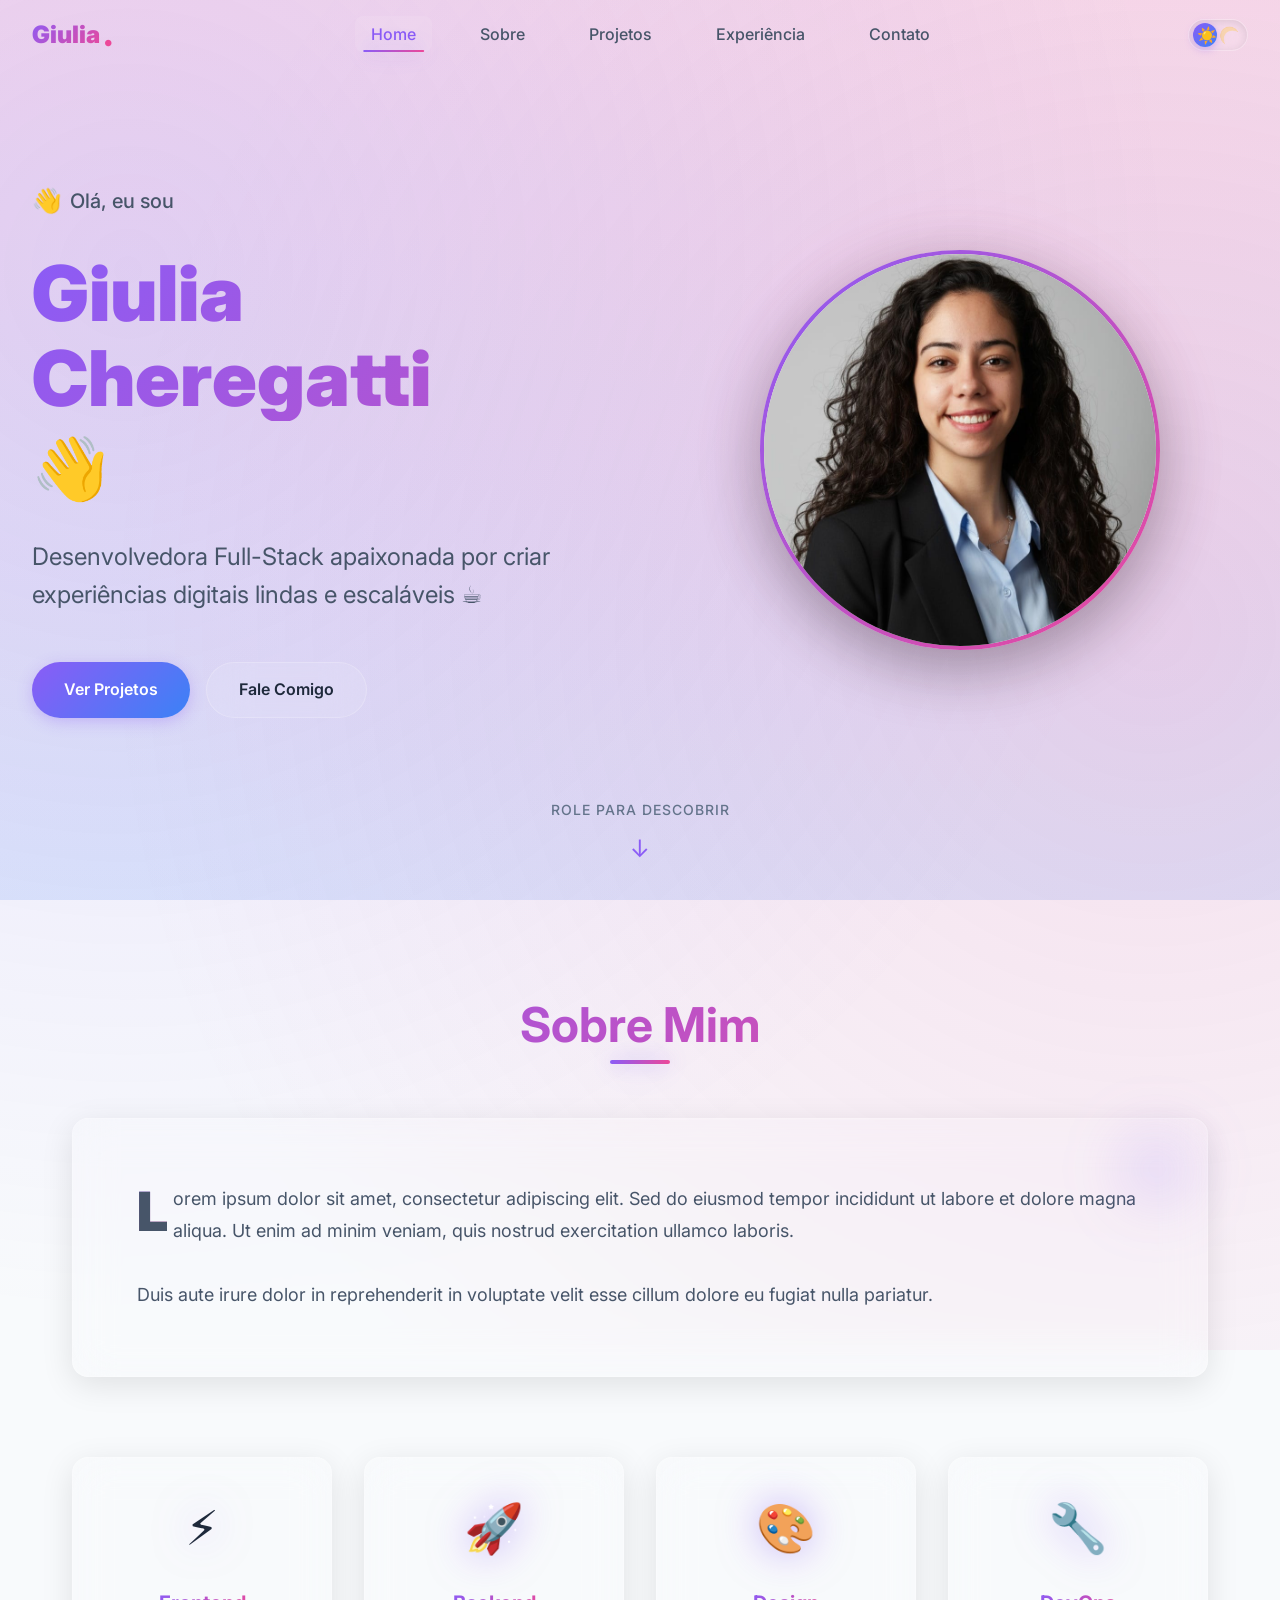
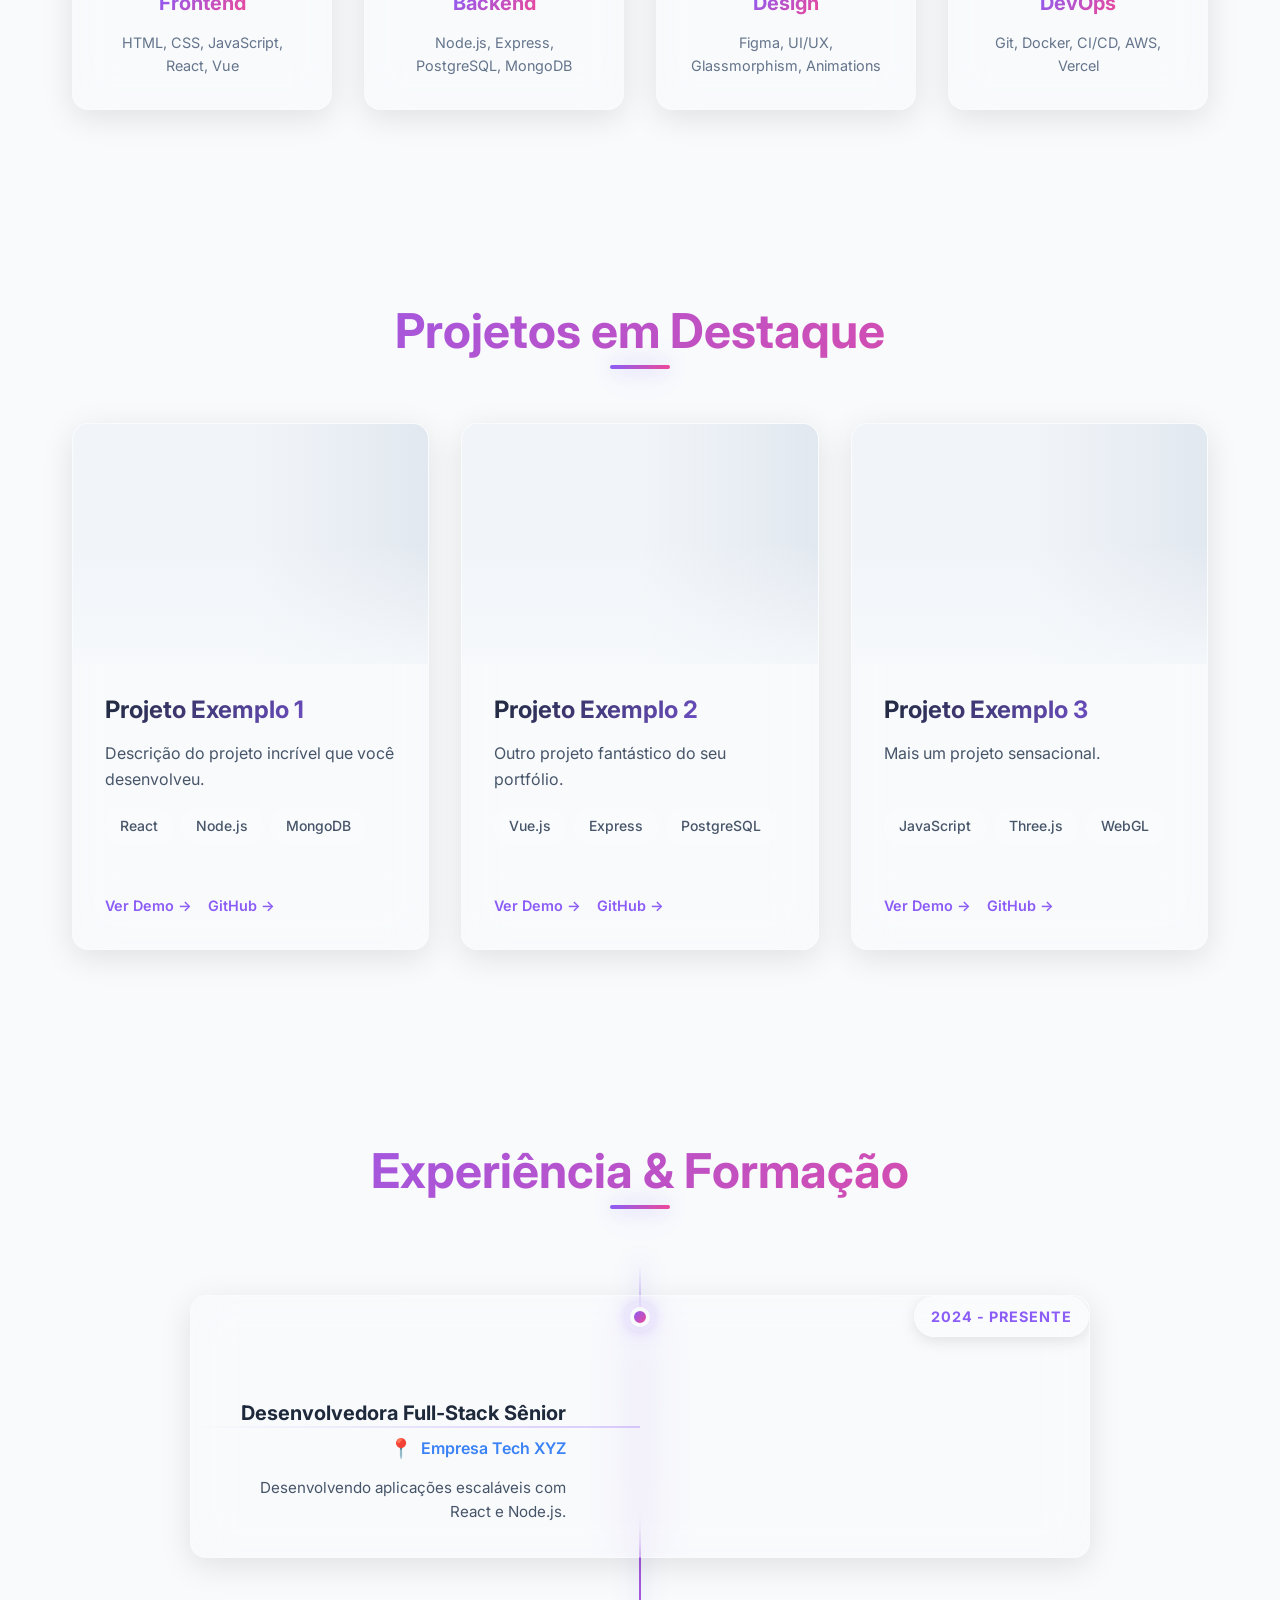
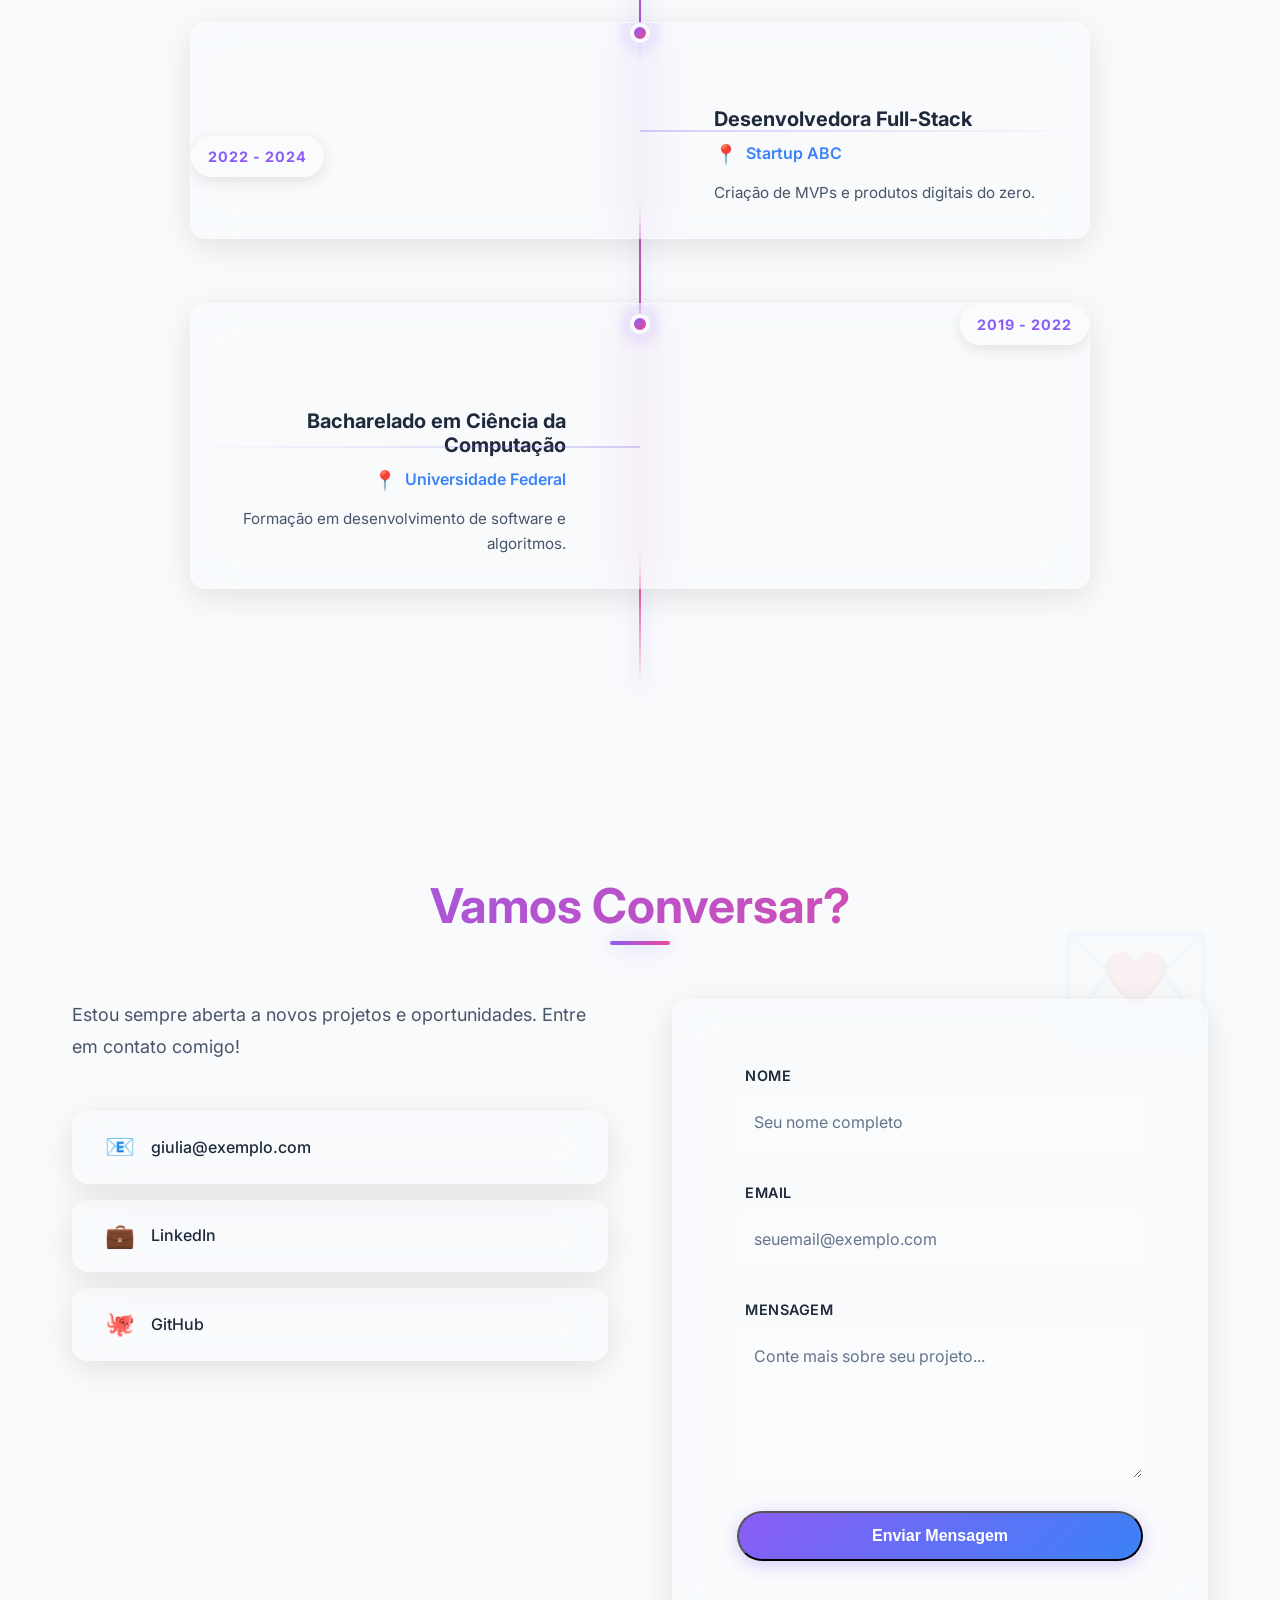
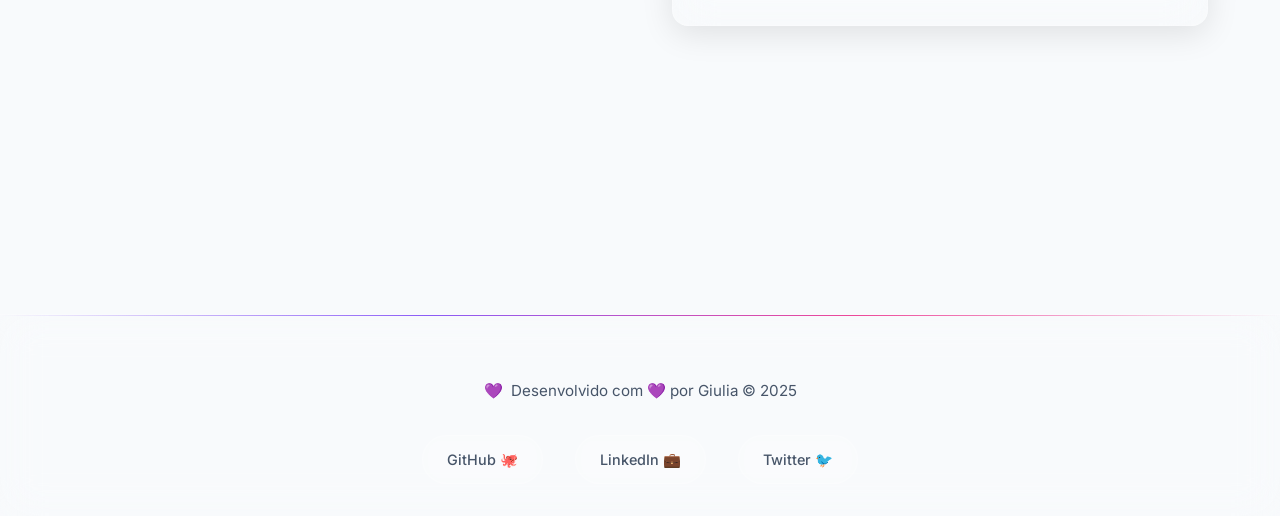
==== commit be9dac44: "fix: foi corrigido o caminho para o arquivo 'main.css' no 'index.html'" ====
--- a/index.html
+++ b/index.html
@@ -40,7 +40,7 @@
     <script src="https://cdnjs.cloudflare.com/ajax/libs/three.js/r128/three.min.js" defer></script>
 
     <!-- CSS Principal (vamos criar na próxima etapa) -->
-    <link rel="stylesheet" href="/assets/css/main.css">
+    <link rel="stylesheet" href="assets/css/main.css">
 
     <!-- JavaScript Principal (vamos criar depois) -->
     <script type="module" src="assets/js/main.js" defer></script>
